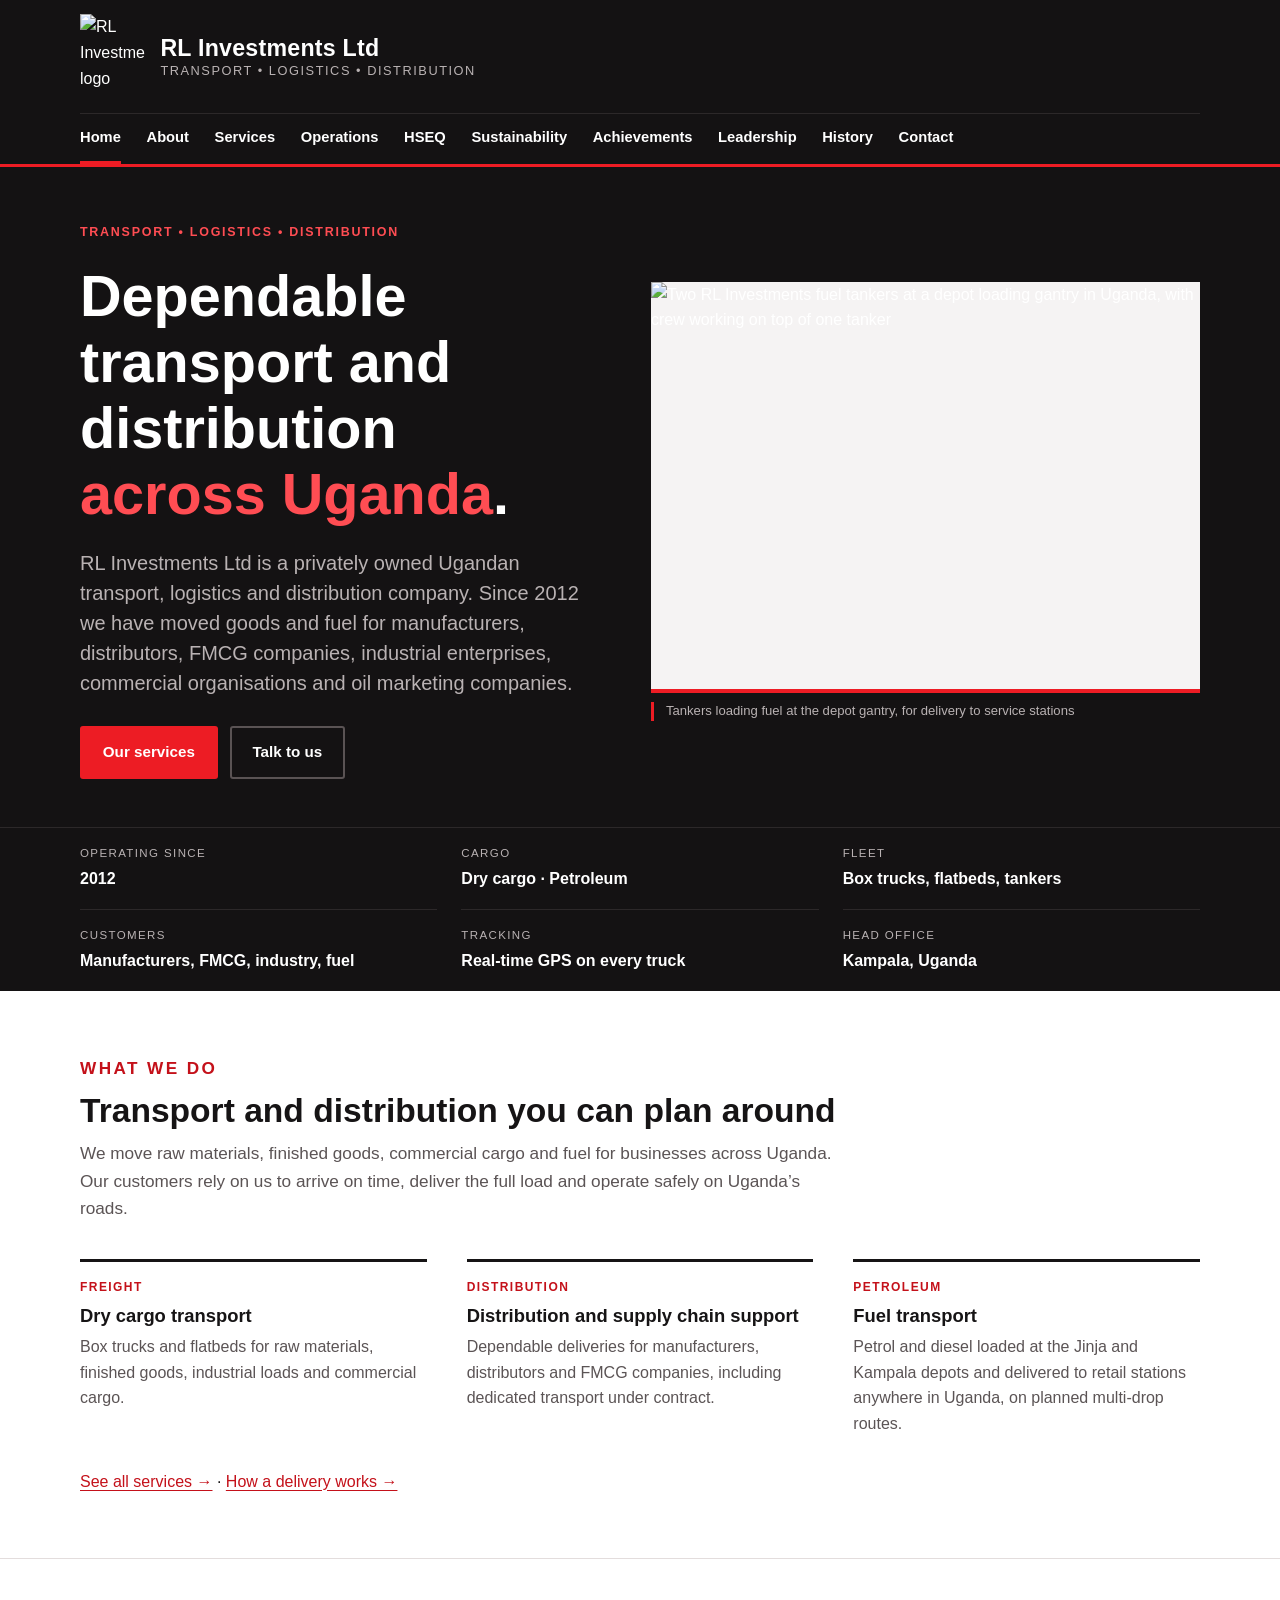
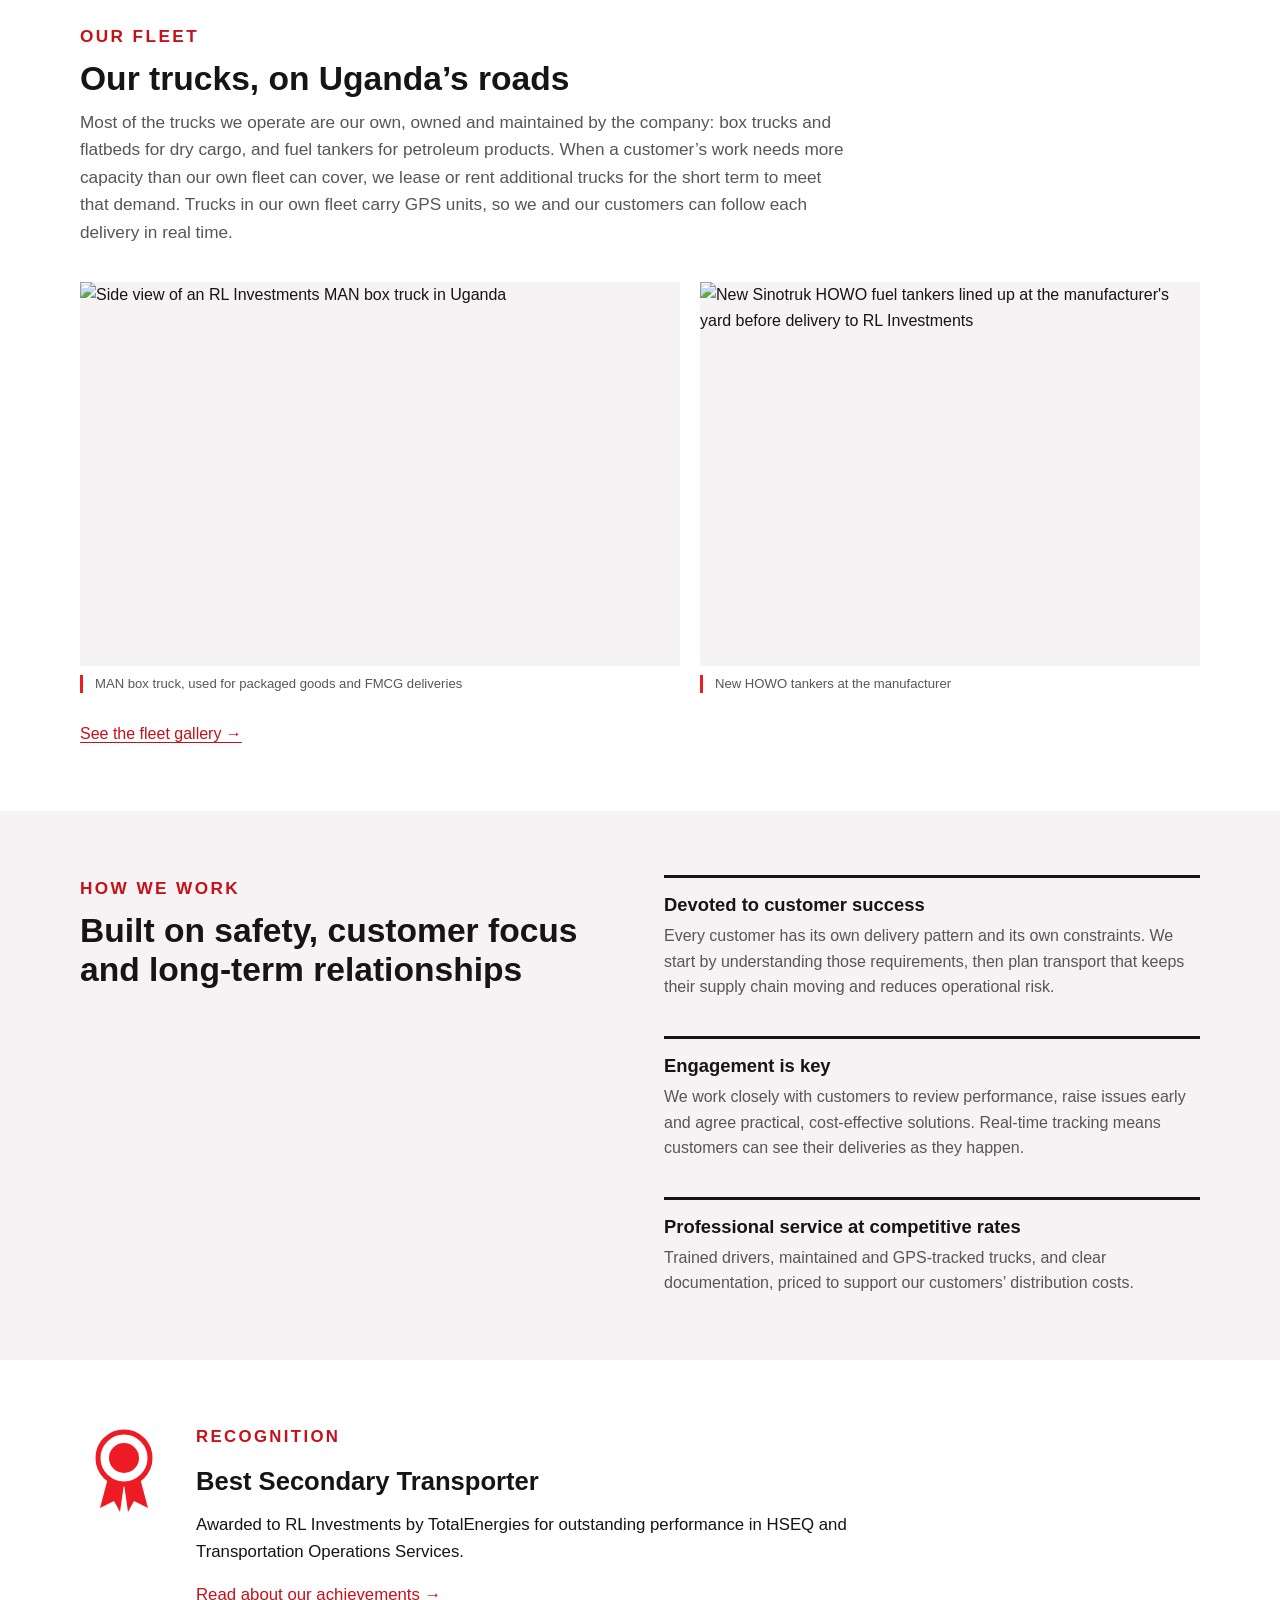
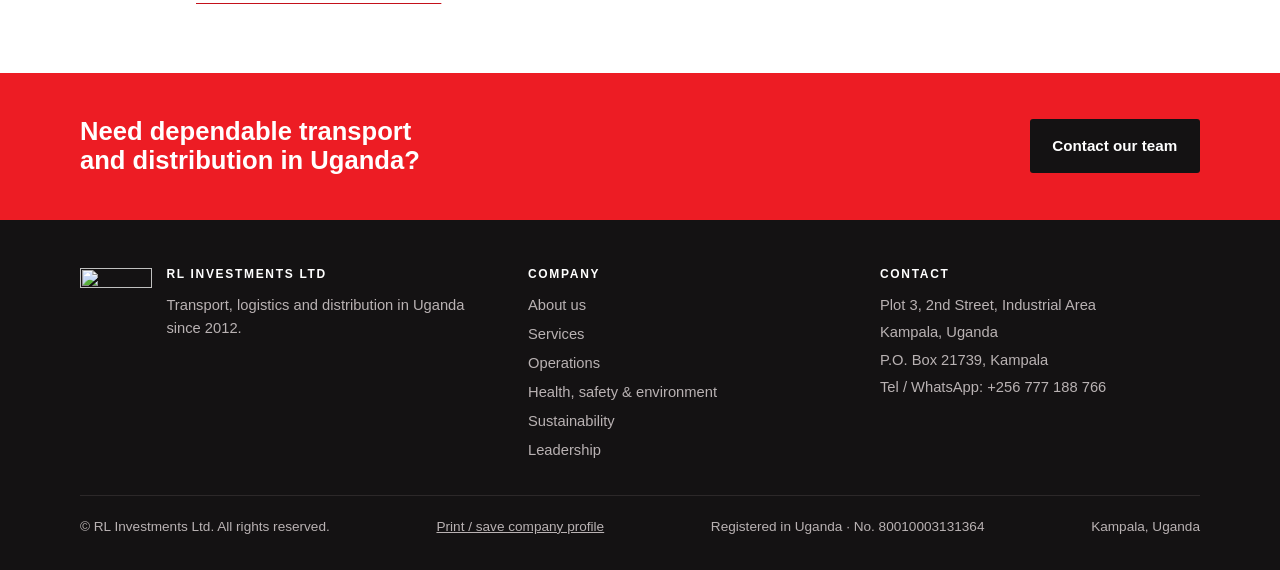
==== index.html @ 03b161c7 "RL Investments website — GitHub Pages migration (live-site files, Formspree contact form)" ====
<!DOCTYPE html>

<html class="no-js" lang="en-UG">
<head>
<meta charset="utf-8"/>
<meta content="width=device-width, initial-scale=1, viewport-fit=cover" name="viewport"/>
<title>RL Investments Ltd | Transport, Logistics and Distribution in Uganda</title>


<meta content="#141213" name="theme-color"/>






<link href="[data-uri]" rel="icon" type="image/png"/>


<meta content="RL Investments Ltd is a privately owned Ugandan transport, logistics and distribution company moving dry cargo and fuel across Uganda since 2012." name="description"/><link href="https://rlinvestments.ug/" rel="canonical"/><link href="assets/favicon.svg" rel="icon" type="image/svg+xml"/><meta content="website" property="og:type"/><meta content="RL Investments Ltd" property="og:site_name"/><meta content="RL Investments Ltd | Transport, Logistics and Distribution in Uganda" property="og:title"/><meta content="RL Investments Ltd is a privately owned Ugandan transport, logistics and distribution company moving dry cargo and fuel across Uganda since 2012." property="og:description"/><meta content="https://rlinvestments.ug/" property="og:url"/><meta content="https://rlinvestments.ug/assets/images/og-image.jpg" property="og:image"/><meta content="en_UG" property="og:locale"/><meta content="summary_large_image" name="twitter:card"/><meta content="RL Investments Ltd | Transport, Logistics and Distribution in Uganda" name="twitter:title"/><meta content="RL Investments Ltd is a privately owned Ugandan transport, logistics and distribution company moving dry cargo and fuel across Uganda since 2012." name="twitter:description"/><meta content="https://rlinvestments.ug/assets/images/og-image.jpg" name="twitter:image"/><link href="assets/styles.css" rel="stylesheet"/><script type="application/ld+json">{
  "@context": "https://schema.org",
  "@type": "LocalBusiness",
  "name": "RL Investments Ltd",
  "legalName": "RL Investments Limited",
  "identifier": {
    "@type": "PropertyValue",
    "name": "Uganda company registration number",
    "value": "80010003131364"
  },
  "description": "Privately owned Ugandan transport, logistics and distribution company moving dry cargo and petroleum products across Uganda since 2012.",
  "foundingDate": "2012",
  "founder": {
    "@type": "Person",
    "name": "Rodger Lutalo",
    "jobTitle": "Founder (Managing Director 2012–2024)"
  },
  "telephone": "+256 777 188 766",
  "address": {
    "@type": "PostalAddress",
    "streetAddress": "Plot 3, 2nd Street, Industrial Area",
    "postOfficeBoxNumber": "P.O. Box 21739",
    "addressLocality": "Kampala",
    "addressCountry": "UG"
  },
  "areaServed": "Uganda",
  "knowsAbout": [
    "Freight transport",
    "FMCG distribution",
    "Petroleum transport",
    "Contract haulage"
  ],
  "logo": "https://rlinvestments.ug/assets/images/photo-01.jpg",
  "image": "https://rlinvestments.ug/assets/images/og-image.jpg",
  "url": "https://rlinvestments.ug/"
}</script></head>
<body>
<a class="skip-link" href="#main">Skip to content</a>
<header class="site-header">
<div class="wrap">
<a aria-label='RL Investments Ltd home' class='brand' href='/'>
<img alt="RL Investments logo" height="204" src="assets/images/photo-01.jpg" width="160"/>
<span class="brand-text">
<span class="brand-name">RL Investments Ltd</span>
<span class="brand-tag">Transport • Logistics • Distribution</span>
</span>
</a>
<button aria-controls="site-nav" aria-expanded="false" class="nav-toggle" type="button">Menu</button>
<nav aria-label="Main" class="site-nav" id="site-nav">
<ul>
<li><a aria-current='page' href='/'>Home</a></li>
<li><a href='/about'>About</a></li>
<li><a href='/services'>Services</a></li>
<li><a href='/operations'>Operations</a></li>
<li><a href='/hseq'>HSEQ</a></li>
<li><a href='/sustainability'>Sustainability</a></li>
<li><a href='/achievements'>Achievements</a></li>
<li><a href='/leadership'>Leadership</a></li>
<li><a href='/history'>History</a></li>
<li><a href='/contact'>Contact</a></li>
</ul>
</nav>
</div>
</header>
<main id="main">

<div class="page-view" data-description="RL Investments Ltd is a privately owned Ugandan transport, logistics and distribution company moving dry cargo and fuel across Uganda since 2012." data-title="RL Investments Ltd | Transport, Logistics and Distribution in Uganda" id="home">
<section class="page-head hero">
<div class="wrap">
<div class="hero-copy">
<p class="eyebrow">Transport • Logistics • Distribution</p>
<h1>Dependable transport and distribution <em>across Uganda</em>.</h1>
<p class="lead">RL Investments Ltd is a privately owned Ugandan transport, logistics and distribution company. Since 2012 we have moved goods and fuel for manufacturers, distributors, FMCG companies, industrial enterprises, commercial organisations and oil marketing companies.</p>
<div class="hero-actions">
<a class='btn btn-primary' href='/services'>Our services</a>
<a class='btn btn-ghost' href='/contact'>Talk to us</a>
</div>
</div>
<figure class="photo hero-photo">
<picture><img alt="Two RL Investments fuel tankers at a depot loading gantry in Uganda, with crew working on top of one tanker" decoding="async" fetchpriority="high" height="888" src="assets/images/photo-02.jpg" width="1242"/></picture>
<figcaption>Tankers loading fuel at the depot gantry, for delivery to service stations</figcaption>
</figure>
</div>
<div class="glance">
<div class="wrap">
<h2 class="visually-hidden">At a glance</h2>
<dl>
<div><dt>Operating since</dt><dd>2012</dd></div>
<div><dt>Cargo</dt><dd>Dry cargo · Petroleum</dd></div>
<div><dt>Fleet</dt><dd>Box trucks, flatbeds, tankers</dd></div>
<div><dt>Customers</dt><dd>Manufacturers, FMCG, industry, fuel</dd></div>
<div><dt>Tracking</dt><dd>Real-time GPS on every truck</dd></div>
<div><dt>Head office</dt><dd>Kampala, Uganda</dd></div>
</dl>
</div>
</div>
</section>
<section class="section">
<div class="wrap">
<div class="section-head">
<p class="eyebrow">What we do</p>
<h2>Transport and distribution you can plan around</h2>
<p>We move raw materials, finished goods, commercial cargo and fuel for businesses across Uganda. Our customers rely on us to arrive on time, deliver the full load and operate safely on Uganda’s roads.</p>
</div>
<div class="items">
<div class="item">
<p class="tag">Freight</p>
<h3>Dry cargo transport</h3>
<p>Box trucks and flatbeds for raw materials, finished goods, industrial loads and commercial cargo.</p>
</div>
<div class="item">
<p class="tag">Distribution</p>
<h3>Distribution and supply chain support</h3>
<p>Dependable deliveries for manufacturers, distributors and FMCG companies, including dedicated transport under contract.</p>
</div>
<div class="item">
<p class="tag">Petroleum</p>
<h3>Fuel transport</h3>
<p>Petrol and diesel loaded at the Jinja and Kampala depots and delivered to retail stations anywhere in Uganda, on planned multi-drop routes.</p>
</div>
</div>
<p style="margin-top:2rem"><a href='/services'>See all services →</a> · <a href='/services#journey'>How a delivery works →</a></p>
</div>
</section>
<section class="section fleet-home">
<div class="wrap">
<div class="section-head">
<p class="eyebrow">Our fleet</p>
<h2>Our trucks, on Uganda’s roads</h2>
<p>Most of the trucks we operate are our own, owned and maintained by the company: box trucks and flatbeds for dry cargo, and fuel tankers for petroleum products. When a customer’s work needs more capacity than our own fleet can cover, we lease or rent additional trucks for the short term to meet that demand. Trucks in our own fleet carry GPS units, so we and our customers can follow each delivery in real time.</p>
</div>
<div class="mosaic">
<figure class="photo m-main">
<picture><img alt="Side view of an RL Investments MAN box truck in Uganda" decoding="async" height="1050" loading="lazy" src="assets/images/photo-03.jpg" width="1400"/></picture>
<figcaption>MAN box truck, used for packaged goods and FMCG deliveries</figcaption>
</figure>
<figure class="photo m-side">
<picture><img alt="New Sinotruk HOWO fuel tankers lined up at the manufacturer's yard before delivery to RL Investments" decoding="async" height="1050" loading="lazy" src="assets/images/photo-04.jpg" width="1400"/></picture>
<figcaption>New HOWO tankers at the manufacturer</figcaption>
</figure>
</div>
<p style="margin-top:1.75rem"><a href='/operations#fleet'>See the fleet gallery →</a></p>
</div>
</section>
<section class="section alt">
<div class="wrap split">
<div class="section-head" style="margin-bottom:0">
<p class="eyebrow">How we work</p>
<h2>Built on safety, customer focus and long-term relationships</h2>
</div>
<div class="items two" style="grid-template-columns:1fr">
<div class="item">
<h3>Devoted to customer success</h3>
<p>Every customer has its own delivery pattern and its own constraints. We start by understanding those requirements, then plan transport that keeps their supply chain moving and reduces operational risk.</p>
</div>
<div class="item">
<h3>Engagement is key</h3>
<p>We work closely with customers to review performance, raise issues early and agree practical, cost-effective solutions. Real-time tracking means customers can see their deliveries as they happen.</p>
</div>
<div class="item">
<h3>Professional service at competitive rates</h3>
<p>Trained drivers, maintained and GPS-tracked trucks, and clear documentation, priced to support our customers’ distribution costs.</p>
</div>
</div>
</div>
</section>
<section class="section">
<div class="wrap">
<div class="award">
<svg aria-hidden="true" class="award-mark" viewbox="0 0 88 88">
<circle cx="44" cy="34" fill="none" r="26" stroke="currentColor" stroke-width="5"></circle>
<circle cx="44" cy="34" fill="currentColor" r="15"></circle>
<path d="M28 54 L20 84 L34 77 L40 88 L44 60 Z" fill="currentColor"></path>
<path d="M60 54 L68 84 L54 77 L48 88 L44 60 Z" fill="currentColor"></path>
</svg>
<div class="prose">
<p class="eyebrow">Recognition</p>
<h2 style="margin-top:0">Best Secondary Transporter</h2>
<p>Awarded to RL Investments by TotalEnergies for outstanding performance in HSEQ and Transportation Operations Services.</p>
<p><a href='/achievements'>Read about our achievements →</a></p>
</div>
</div>
</div>
</section>
<section class="cta">
<div class="wrap">
<h2>Need dependable transport and distribution in Uganda?</h2>
<a class='btn' href='/contact'>Contact our team</a>
</div>
</section>
</div>









</main>
<footer class="site-footer">
<div class="wrap">
<div class="footer-grid">
<div class="footer-brand">
<img alt="" height="204" src="assets/images/photo-01.jpg" width="160"/>
<div>
<h2>RL Investments Ltd</h2>
<p>Transport, logistics and distribution in Uganda since 2012.</p>
</div>
</div>
<div>
<h2>Company</h2>
<ul>
<li><a href='/about'>About us</a></li>
<li><a href='/services'>Services</a></li>
<li><a href='/operations'>Operations</a></li>
<li><a href='/hseq'>Health, safety &amp; environment</a></li>
<li><a href='/sustainability'>Sustainability</a></li>
<li><a href='/leadership'>Leadership</a></li>
</ul>
</div>
<div>
<h2>Contact</h2>
<address>
<span>Plot 3, 2nd Street, Industrial Area</span>
<span>Kampala, Uganda</span>
<span>P.O. Box 21739, Kampala</span>
<span>Tel / WhatsApp: <a href="tel:+256777188766">+256 777 188 766</a></span>
</address>
</div>
</div>
<div class="footer-base">
<span>© RL Investments Ltd. All rights reserved.</span>
<span><button onclick="location.href='profile.html'" style="background:none;border:none;color:inherit;font:inherit;cursor:pointer;text-decoration:underline;padding:0" type="button">Print / save company profile</button></span>
<span>Registered in Uganda · No. 80010003131364</span>
<span>Kampala, Uganda</span>
</div>
</div>
</footer>

<script defer="" src="assets/site.js"></script></body>
</html>
---- assets/styles.css ----
/* RL Investments Ltd — site stylesheet
   Layout: black brand band (header + page heading) over a white working page;
   content in a 72rem column, two-column splits that stack below 760px.
   Brand: black + red (R237 G28 B36), Arial family per the Visual Identity Manual. */

:root {
  --band: #141213;          /* brand black band */
  --on-band: #ffffff;
  --on-band-muted: #b9b2b3;
  --paper: #ffffff;
  --mist: #f5f3f3;          /* neutral with a faint red bias */
  --ink: #161415;
  --muted: #5b5455;
  --line: #e3dddd;
  --red: #ed1c24;           /* brand red: fills, rules, marks */
  --red-text: #c4111a;      /* brand red darkened for text on white (AA) */
  --focus: #ed1c24;

  --font: Arial, "Helvetica Neue", Helvetica, "Liberation Sans", sans-serif;
  --step--1: 0.875rem;
  --step-0: 1rem;
  --step-1: 1.25rem;
  --step-2: 1.6rem;
  --step-3: 2.1rem;
  --step-4: clamp(2.2rem, 1.4rem + 3.2vw, 3.6rem);

  --col: 72rem;
  --gutter-l: max(16px, env(safe-area-inset-left, 0px));
  --gutter-r: max(16px, env(safe-area-inset-right, 0px));
  color-scheme: light;
}

@media (prefers-color-scheme: dark) {
  :root:not([data-theme="light"]) {
    --band: #0c0b0b;
    --on-band: #ffffff;
    --on-band-muted: #b9b2b3;
    --paper: #151314;
    --mist: #1d1a1b;
    --ink: #f1eded;
    --muted: #aaa1a2;
    --line: #322d2e;
    --red: #ed1c24;
    --red-text: #ff6268;
    --focus: #ff6268;
    color-scheme: dark;
  }
}
:root[data-theme="dark"] {
  --band: #0c0b0b;
  --on-band: #ffffff;
  --on-band-muted: #b9b2b3;
  --paper: #151314;
  --mist: #1d1a1b;
  --ink: #f1eded;
  --muted: #aaa1a2;
  --line: #322d2e;
  --red: #ed1c24;
  --red-text: #ff6268;
  --focus: #ff6268;
  color-scheme: dark;
}

*, *::before, *::after { box-sizing: border-box; }
html { -webkit-text-size-adjust: 100%; scroll-behavior: smooth; }
@media (prefers-reduced-motion: reduce) { html { scroll-behavior: auto; } * { transition: none !important; } }

body {
  margin: 0;
  background: var(--paper);
  color: var(--ink);
  font-family: var(--font);
  font-size: var(--step-0);
  line-height: 1.6;
}
body::before {
  content: ""; position: fixed; inset: 0 0 auto;
  height: env(safe-area-inset-top, 0px); z-index: 60; background: var(--band);
}
img, svg { max-width: 100%; height: auto; }
a { color: var(--red-text); text-underline-offset: 0.18em; }
a:hover { text-decoration-thickness: 2px; }
:focus-visible { outline: 3px solid var(--focus); outline-offset: 3px; }
h1, h2, h3 { line-height: 1.15; text-wrap: balance; margin: 0; font-weight: 700; }
p { margin: 0; }
ul { margin: 0; }

.skip-link {
  position: absolute; left: 1rem; top: -4rem; z-index: 100;
  background: var(--red); color: #fff; padding: 0.6rem 1rem; font-weight: 700;
}
.skip-link:focus { top: 1rem; }

.wrap {
  max-width: var(--col);
  margin-inline: auto;
  padding-left: var(--gutter-l);
  padding-right: var(--gutter-r);
}

/* ---------- Header ---------- */
.site-header {
  position: sticky; top: env(safe-area-inset-top, 0px); z-index: 50;
  background: var(--band); color: var(--on-band);
  border-bottom: 3px solid var(--red);
}
.site-header .wrap {
  display: flex; align-items: center; justify-content: space-between; gap: 1rem;
  padding-block: 0.6rem;
}
.brand { display: flex; align-items: center; gap: 0.9rem; color: var(--on-band); text-decoration: none; }
.brand img { width: 66px; height: auto; display: block; }
.brand-text { display: flex; flex-direction: column; line-height: 1.2; }
.brand-name { font-weight: 700; font-size: 1.45rem; letter-spacing: 0.01em; }
.brand-tag { white-space: nowrap; font-size: 0.8rem; text-transform: uppercase; letter-spacing: 0.12em; color: var(--on-band-muted); }

.nav-toggle {
  display: none; background: transparent; color: var(--on-band);
  border: 1px solid #4a4445; border-radius: 4px; padding: 0.5rem 0.75rem;
  font: inherit; font-size: var(--step--1); font-weight: 700; cursor: pointer;
}
.site-nav ul { list-style: none; padding: 0; display: flex; flex-wrap: wrap; gap: 0.15rem 0.95rem; justify-content: flex-end; }
.site-nav a {
  color: var(--on-band); text-decoration: none; font-size: 0.86rem; font-weight: 700;
  display: inline-block; padding: 0.35rem 0; border-bottom: 2px solid transparent;
}
.site-nav a:hover { border-bottom-color: var(--on-band-muted); }
.site-nav a[aria-current="page"] { border-bottom-color: var(--red); }

@media (max-width: 1240px) {
  .nav-toggle { display: inline-block; }
  .site-nav { display: none; position: absolute; left: 0; right: 0; top: 100%; background: var(--band); border-bottom: 3px solid var(--red); }
  .site-nav.is-open { display: block; }
  .site-nav ul { flex-direction: column; gap: 0; padding: 0.5rem var(--gutter-r) 1rem var(--gutter-l); }
  .site-nav a { display: block; padding: 0.7rem 0; border-bottom: 1px solid #2a2627; }
  .site-nav a[aria-current="page"] { color: #fff; border-bottom-color: #2a2627; box-shadow: inset 4px 0 0 var(--red); padding-left: 0.8rem; }
  .no-js .site-nav { display: block; position: static; border: 0; }
}

/* ---------- Page heading band ---------- */
.page-head { background: var(--band); color: var(--on-band); }
.page-head .wrap { padding-block: 3rem 3.25rem; display: grid; gap: 1rem; }
.eyebrow {
  font-size: 0.78rem; font-weight: 700; text-transform: uppercase; letter-spacing: 0.14em;
  color: var(--red-text);
}
.section-head .eyebrow { color: var(--red-text); }
.page-head .eyebrow { color: #ff4d53; }
.page-head h1 { font-size: var(--step-4); max-width: 20ch; }
.page-head .lead { color: var(--on-band-muted); font-size: var(--step-1); max-width: 46rem; line-height: 1.5; }

/* Home hero */
.hero > .wrap {
  padding-block: 3.5rem 3rem;
  display: grid; grid-template-columns: minmax(0, 1fr) minmax(0, 1.05fr); gap: 3rem; align-items: center;
}
.hero h1 { font-size: var(--step-4); max-width: 16ch; }
.hero h1 em { font-style: normal; color: #ff4d53; }
.hero-copy { display: grid; gap: 1.25rem; min-width: 0; }
.hero-actions { display: flex; flex-wrap: wrap; gap: 0.75rem; margin-top: 0.5rem; }

.btn {
  display: inline-block; padding: 0.8rem 1.3rem; border-radius: 3px;
  font-weight: 700; text-decoration: none; font-size: 0.95rem; border: 2px solid transparent;
}
.btn-primary { background: var(--red); color: #fff; }
.btn-primary:hover { background: #c4111a; }
.btn-ghost { color: var(--on-band); border-color: #5a5354; }
.btn-ghost:hover { border-color: var(--on-band); }
.btn-dark { background: var(--ink); color: var(--paper); }

.code { font-family: "Courier New", Courier, monospace; font-weight: 700; color: #ff4d53; letter-spacing: 0.04em; }

@media (max-width: 860px) {
  .hero > .wrap { grid-template-columns: 1fr; gap: 2rem; padding-block: 2.5rem 2.5rem; }
}

/* ---------- Sections ---------- */
.section { padding-block: 4rem; }
.section + .section { border-top: 1px solid var(--line); }
.section.alt { background: var(--mist); border-top: 0; }
.section.alt + .section { border-top: 0; }
.section-head { display: grid; gap: 0.6rem; margin-bottom: 2.25rem; max-width: 48rem; }
.section-head h2 { font-size: var(--step-3); }
.section-head p { color: var(--muted); font-size: 1.075rem; }

.prose { display: grid; gap: 1rem; max-width: 42rem; }
.prose p { font-size: 1.05rem; }
.prose h2 { font-size: var(--step-2); margin-top: 1rem; }
.prose h3 { font-size: var(--step-1); margin-top: 0.5rem; }

.split { display: grid; grid-template-columns: minmax(0, 1fr) minmax(0, 1fr); gap: 3rem; align-items: start; }
.split > * { min-width: 0; }
@media (max-width: 760px) { .split { grid-template-columns: 1fr; gap: 2rem; } }

/* Item grids: content-sized blocks separated by rules rather than boxed cards */
.items { display: grid; grid-template-columns: repeat(auto-fit, minmax(min(100%, 19rem), 1fr)); gap: 2.25rem 2.5rem; }
.items.two { grid-template-columns: repeat(auto-fit, minmax(min(100%, 24rem), 1fr)); }
.item { display: grid; gap: 0.5rem; align-content: start; padding-top: 1rem; border-top: 3px solid var(--ink); min-width: 0; }
.item h3 { font-size: 1.15rem; }
.item p { color: var(--muted); }
.item .tag { font-size: 0.75rem; font-weight: 700; text-transform: uppercase; letter-spacing: 0.12em; color: var(--red-text); }

.checklist { list-style: none; padding: 0; display: grid; gap: 0.55rem; }
.checklist li { position: relative; padding-left: 1.4rem; }
.checklist li::before { content: ""; position: absolute; left: 0; top: 0.6em; width: 0.6rem; height: 3px; background: var(--red); }
.cols-2 { columns: 2 16rem; column-gap: 2.5rem; }
.cols-2 li { break-inside: avoid; margin-bottom: 0.55rem; }

/* Panel: used once per page for the item that needs setting apart */
.panel { background: var(--mist); border-left: 4px solid var(--red); padding: 1.5rem 1.6rem; display: grid; gap: 0.75rem; }
.section.alt .panel { background: var(--paper); }
.panel h2, .panel h3 { font-size: 1.15rem; }

/* Values list */
.values { display: grid; grid-template-columns: repeat(auto-fit, minmax(min(100%, 15rem), 1fr)); gap: 0; border-top: 1px solid var(--line); }
.values > div { padding: 1.25rem 1.25rem 1.4rem 0; border-bottom: 1px solid var(--line); display: grid; gap: 0.4rem; align-content: start; }
.values h3 { font-size: 1.05rem; }
.values p { color: var(--muted); font-size: 0.95rem; }

/* PEAR */
.pear { display: grid; grid-template-columns: repeat(4, minmax(0, 1fr)); gap: 0; border: 1px solid var(--line); }
.pear > div { padding: 1.25rem; border-right: 1px solid var(--line); display: grid; gap: 0.25rem; }
.pear > div:last-child { border-right: 0; }
.pear b { font-size: 2.4rem; line-height: 1; color: var(--red-text); }
.pear span { font-weight: 700; }
@media (max-width: 640px) {
  .pear { grid-template-columns: repeat(2, minmax(0, 1fr)); }
  .pear > div:nth-child(2) { border-right: 0; }
  .pear > div:nth-child(-n+2) { border-bottom: 1px solid var(--line); }
}

/* Measures table */
.table-wrap { overflow-x: auto; }
table.measures { width: 100%; border-collapse: collapse; font-size: 0.95rem; }
.measures th, .measures td { text-align: left; padding: 0.7rem 0.9rem 0.7rem 0; border-bottom: 1px solid var(--line); vertical-align: top; }
.measures th { font-size: 0.75rem; text-transform: uppercase; letter-spacing: 0.1em; color: var(--muted); border-bottom: 2px solid var(--ink); }
.measures td:first-child { font-weight: 700; white-space: nowrap; }

/* Timeline */
.timeline { list-style: none; padding: 0; display: grid; gap: 0; border-left: 3px solid var(--ink); margin-left: 0.4rem; }
.timeline li { position: relative; padding: 0 0 2.25rem 1.75rem; display: grid; gap: 0.4rem; }
.timeline li:last-child { padding-bottom: 0; }
.timeline li::before { content: ""; position: absolute; left: -0.6rem; top: 0.3rem; width: 0.9rem; height: 0.9rem; background: var(--red); border: 3px solid var(--paper); box-sizing: content-box; }
.timeline .when { font-size: 0.8rem; font-weight: 700; text-transform: uppercase; letter-spacing: 0.12em; color: var(--red-text); }
.timeline h3 { font-size: 1.25rem; }
.timeline p { color: var(--muted); max-width: 40rem; }

/* Award */
.award { display: grid; grid-template-columns: auto minmax(0, 1fr); gap: 1.75rem; align-items: start; }
.award-mark { width: 5.5rem; height: 5.5rem; color: var(--red); }
.award h2, .award h3 { font-size: var(--step-2); }
.award .by { font-weight: 700; color: var(--muted); text-transform: uppercase; letter-spacing: 0.1em; font-size: 0.8rem; }
@media (max-width: 520px) { .award { grid-template-columns: 1fr; } }

/* Person */
.person { display: grid; grid-template-columns: auto minmax(0, 1fr); gap: 1.75rem; align-items: start; }
.monogram {
  width: 6.5rem; height: 6.5rem; display: grid; place-items: center;
  background: var(--band); color: #fff; font-weight: 700; font-size: 2rem; letter-spacing: 0.04em;
  border-bottom: 4px solid var(--red);
}
.person h2, .person h3 { font-size: var(--step-2); }
.person .role { color: var(--red-text); font-weight: 700; text-transform: uppercase; letter-spacing: 0.1em; font-size: 0.8rem; }
@media (max-width: 520px) { .person { grid-template-columns: 1fr; } }

/* Contact */
.contact-list { display: grid; gap: 1.5rem; margin: 0; }
.contact-list div { display: grid; gap: 0.2rem; }
.contact-list dt { font-size: 0.75rem; font-weight: 700; text-transform: uppercase; letter-spacing: 0.12em; color: var(--muted); }
.contact-list dd { margin: 0; font-size: 1.2rem; font-weight: 700; }
.contact-list dd a { color: var(--ink); }

/* CTA band */
.cta { background: var(--red); color: #fff; }
.cta .wrap { padding-block: 2.75rem; display: flex; flex-wrap: wrap; align-items: center; justify-content: space-between; gap: 1.25rem; }
.cta h2 { font-size: var(--step-2); max-width: 30ch; }
.cta .btn { background: #141213; color: #fff; }
.cta .btn:hover { background: #000; }

/* ---------- Footer ---------- */
.site-footer { background: var(--band); color: var(--on-band-muted); font-size: 0.92rem; }
.site-footer .wrap { padding-block: 3rem 2rem; display: grid; gap: 2rem; }
.footer-grid { display: grid; grid-template-columns: minmax(0, 1.3fr) minmax(0, 1fr) minmax(0, 1fr); gap: 2rem; }
@media (max-width: 760px) { .footer-grid { grid-template-columns: 1fr; } }
.site-footer h2 { font-size: 0.75rem; text-transform: uppercase; letter-spacing: 0.14em; color: var(--on-band); margin-bottom: 0.75rem; }
.site-footer ul { list-style: none; padding: 0; display: grid; gap: 0.35rem; }
.site-footer a { color: var(--on-band-muted); text-decoration: none; }
.site-footer a:hover { color: var(--on-band); text-decoration: underline; }
.site-footer address { font-style: normal; display: grid; gap: 0.25rem; }
.footer-brand { display: flex; gap: 0.9rem; align-items: flex-start; }
.footer-brand img { width: 72px; }
.footer-base { border-top: 1px solid #2c2829; padding-top: 1.25rem; display: flex; flex-wrap: wrap; justify-content: space-between; gap: 0.5rem; font-size: 0.85rem; }

/* Eyebrow used as a section heading (mission / vision) */
.prose h2.eyebrow { font-size: 0.78rem; margin-top: 0; line-height: 1.4; }
.award .prose h2, .person .prose h2 { margin-top: 0; }

@media (max-width: 640px) {
  .brand img { width: 52px; }
  .brand-name { font-size: 1.2rem; }
  .brand-tag { font-size: 0.68rem; letter-spacing: 0.08em; }
}
@media (max-width: 420px) { .brand-tag { display: none; } }


/* ---------- Photography ---------- */
.visually-hidden { position: absolute !important; width: 1px; height: 1px; overflow: hidden; clip: rect(0 0 0 0); white-space: nowrap; }
.photo { margin: 0; display: grid; gap: 0.55rem; min-width: 0; align-content: start; }
.photo picture { display: block; overflow: hidden; background: var(--mist); }
.photo img { display: block; width: 100%; height: 100%; object-fit: cover; }
.photo figcaption { font-size: 0.82rem; color: var(--muted); padding-left: 0.75rem; border-left: 3px solid var(--red); line-height: 1.4; }
.photo-stack { display: grid; gap: 1.5rem; min-width: 0; align-content: start; }
/* Award section (Achievements): grey card, text on top, even photo row */
.award-card { background: var(--mist); padding: 2.5rem; display: grid; gap: 2rem; }
.award-card .prose p { max-width: 640px; }
.award-photos { display: grid; grid-template-columns: 3fr 2fr; gap: 24px; }
.award-photos .photo picture { height: 420px; border-radius: 8px; box-shadow: 0 2px 12px rgba(0,0,0,0.08); }
.award-photos .photo.ceremony img { object-position: center 40%; }
.award-photos .photo.plaque picture { background: var(--mist); }
.award-photos .photo.plaque img { object-fit: contain; object-position: center; }
.award-photos .photo img { cursor: zoom-in; }
@media (min-width: 640px) and (max-width: 1023px) {
  .award-photos .photo picture { height: 340px; }
}
@media (max-width: 639px) {
  .award-card { padding: 1.25rem; }
  .award-photos { grid-template-columns: 1fr; gap: 1.25rem; }
  .award-photos .photo.ceremony picture { height: auto; aspect-ratio: 4 / 3; }
  .award-photos .photo.plaque { width: min(100%, 338px); justify-self: center; }
  .award-photos .photo.plaque picture { height: auto; }
  .award-photos .photo.plaque img { height: auto; }
}

/* Lightbox for the award photos */
.lightbox { position: fixed; inset: 0; z-index: 80; background: rgba(12,10,11,0.88); display: grid; place-items: center; padding: 1.5rem; }
.lightbox[hidden] { display: none; }
.lightbox img { max-width: min(92vw, 880px); max-height: 88vh; object-fit: contain; border-radius: 8px; background: var(--paper); }
.lightbox-close { position: absolute; top: 0.75rem; right: 1rem; background: none; border: 0; color: #fff; font-size: 2.25rem; line-height: 1; cursor: pointer; padding: 0.5rem; }

.photo-stack .photo.plaque { width: 58%; justify-self: center; }

/* Hero photo sits on the black band */
.hero-photo picture { aspect-ratio: 4 / 3; border-bottom: 4px solid var(--red); }
.hero-photo figcaption { color: var(--on-band-muted); }

/* At-a-glance strip under the hero */
.glance { border-top: 1px solid #2c2829; }
.glance dl { margin: 0; display: grid; grid-template-columns: repeat(3, minmax(0, 1fr)); column-gap: 1.5rem; }
@media (max-width: 760px) { .glance dl { grid-template-columns: repeat(2, minmax(0, 1fr)); } }
@media (max-width: 420px) { .glance dl { grid-template-columns: 1fr; } }
.glance .wrap { padding-block: 0; }
.glance dl > div { padding: 1rem 0 1.1rem; border-bottom: 1px solid #2c2829; display: grid; gap: 0.2rem; }
.glance dt { font-size: 0.72rem; text-transform: uppercase; letter-spacing: 0.12em; color: var(--on-band-muted); }
.glance dd { margin: 0; font-weight: 700; color: var(--on-band); }

/* Homepage fleet pair: two landscape photos cropped to one shared height */
.mosaic { display: grid; grid-template-columns: minmax(0, 1.2fr) minmax(0, 1fr); gap: 1.25rem; }
.mosaic .photo picture { height: clamp(15rem, 30vw, 24rem); }
@media (max-width: 640px) {
  .mosaic { grid-template-columns: 1fr; }
  .mosaic .photo picture { height: auto; aspect-ratio: 4 / 3; }
}

/* Split-column photos on About / Services */
.split > .photo picture { aspect-ratio: 4 / 3; }

/* Fleet gallery: wide lead photo over a row of three */
.gallery { display: grid; grid-template-columns: repeat(3, minmax(0, 1fr)); gap: 1.5rem 1.25rem; }
.gallery .photo picture { aspect-ratio: 4 / 3; }
.gallery .g-wide { grid-column: 1 / -1; }
.gallery .g-wide picture { aspect-ratio: 16 / 8; }
.gallery .g-wide img { object-position: 50% 62%; }
@media (max-width: 760px) {
  .gallery { grid-template-columns: 1fr; }
  .gallery .g-wide picture { aspect-ratio: 4 / 3; }
}

/* Photo inside the history timeline */
.timeline-photo { max-width: 34rem; margin-top: 0.6rem; }
.timeline-photo picture { aspect-ratio: 4 / 3; }

/* Product codes inside running text on light sections */
.code-ink { font-family: "Courier New", Courier, monospace; font-weight: 700; color: var(--red-text); letter-spacing: 0.04em; }

/* Desktop header: brand row on top, full-width navigation row beneath */
@media (min-width: 1241px) {
  .site-header { position: relative; top: auto; }
  .site-header .wrap { flex-wrap: wrap; row-gap: 0; padding-block: 0.9rem 0; }
  .site-nav { flex-basis: 100%; border-top: 1px solid #2c2829; margin-top: 0.9rem; }
  .site-nav ul { justify-content: flex-start; gap: 0 1.6rem; }
  .site-nav a { font-size: 0.92rem; padding: 0.75rem 0 0.7rem; border-bottom-width: 3px; }
}
.glance dl > div:nth-last-child(-n+3) { border-bottom: 0; }
@media (max-width: 760px) { .glance dl > div:nth-last-child(3) { border-bottom: 1px solid #2c2829; } }
@media (max-width: 420px) { .glance dl > div:nth-last-child(2) { border-bottom: 1px solid #2c2829; } }

/* Founder portrait on the Leadership page */
.portrait { margin: 0; width: 11rem; max-width: 100%; }
.portrait picture { display: block; aspect-ratio: 1 / 1; overflow: hidden; border-bottom: 4px solid var(--red); background: var(--mist); }
.portrait img { display: block; width: 100%; height: 100%; object-fit: cover; }
@media (max-width: 520px) { .portrait { width: 9rem; } }

/* Enquiry form and map (Contact page) */
.enquiry-form { display: grid; gap: 1rem; }
.enquiry-form .field { display: grid; gap: 0.35rem; }
.enquiry-form label { font-weight: 700; font-size: 0.92rem; }
.enquiry-form input, .enquiry-form select, .enquiry-form textarea {
  font: inherit; padding: 0.65rem 0.75rem; border: 1px solid var(--line);
  border-radius: 3px; background: var(--paper); color: var(--ink); width: 100%;
}
.enquiry-form textarea { min-height: 7rem; resize: vertical; }
.form-row { display: grid; grid-template-columns: 1fr 1fr; gap: 1rem; }
@media (max-width: 640px) { .form-row { grid-template-columns: 1fr; } }
.form-status { font-weight: 700; }
.map-embed { border: 1px solid var(--line); border-bottom: 4px solid var(--red); }
.map-embed iframe { display: block; width: 100%; height: 380px; border: 0; }

/* Delivery journey steps */
.steps { list-style: none; padding: 0; display: grid; grid-template-columns: repeat(auto-fit, minmax(min(100%, 19rem), 1fr)); gap: 2.25rem 2.5rem; }
.steps li { display: grid; gap: 0.5rem; align-content: start; padding-top: 1rem; border-top: 3px solid var(--ink); }
.steps h3 { font-size: 1.15rem; }
.steps p { color: var(--muted); }
.step-num { font-size: 2rem; font-weight: 700; line-height: 1; color: var(--red-text); }

/* Print: the whole site prints as one company profile */
.print-only { display: none; }
@media print {
  @page { margin: 16mm; }
  body { background: #fff; color: #000; font-size: 11pt; }
  .print-only { display: block; }
  .site-header, .site-footer, .skip-link, .cta, .photo, .portrait, .mosaic, .gallery,
  .map-embed, #enquiry, .btn, button, iframe, .award-mark, .hero-actions { display: none !important; }
  .page-view[hidden] { display: block !important; }
  .page-view { page-break-before: always; }
  .page-view:first-of-type { page-break-before: auto; }
  .page-head, .section.alt { background: #fff; color: #000; }
  .page-head .wrap, .hero > .wrap { padding-block: 0.5rem 1rem; display: block; }
  .page-head .lead, .section-head p, .item p, .steps p, .timeline p { color: #000; }
  .section { padding-block: 1.25rem; }
  a { color: #000; text-decoration: none; }
  .print-cover { border-bottom: 3px solid #000; padding-bottom: 1rem; margin-bottom: 1.5rem; }
  .print-cover h1 { font-size: 22pt; }
}

/* single-file version: one page section visible at a time */
.page-view[hidden] { display: none !important; }
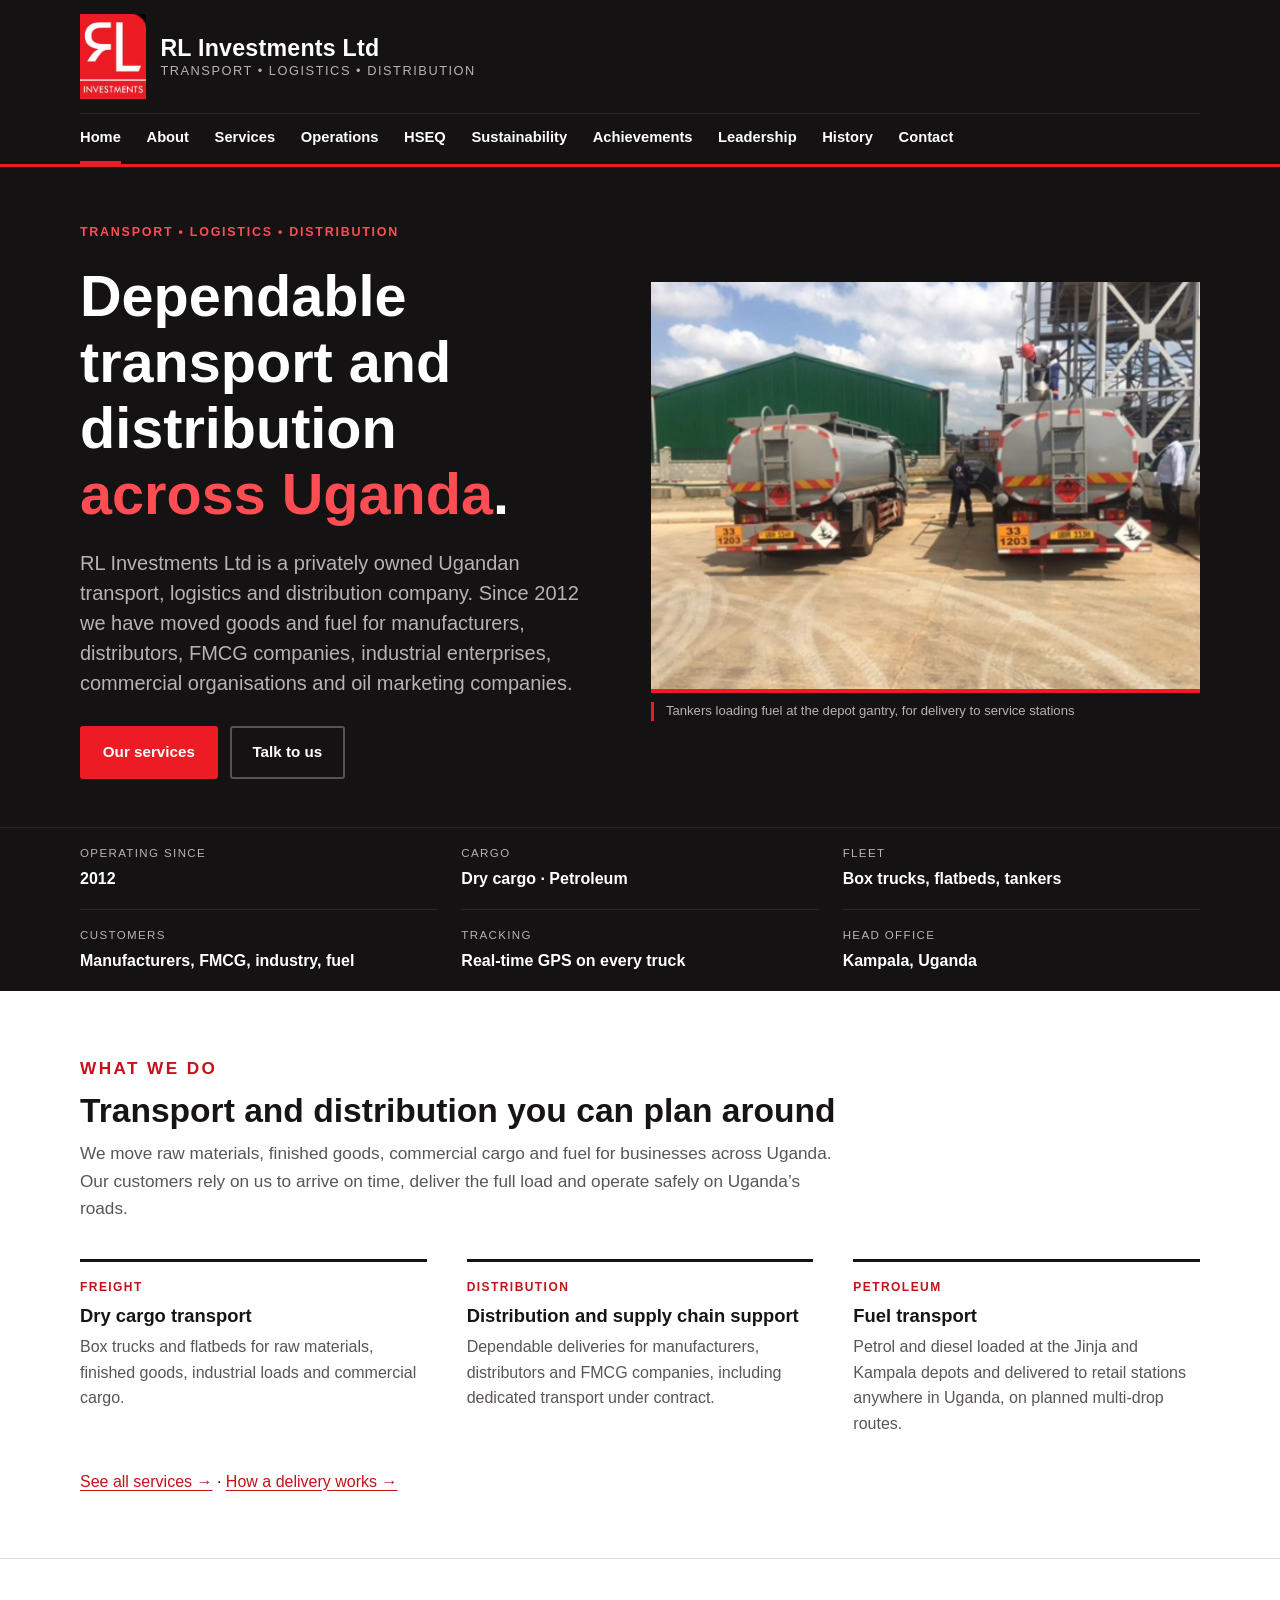
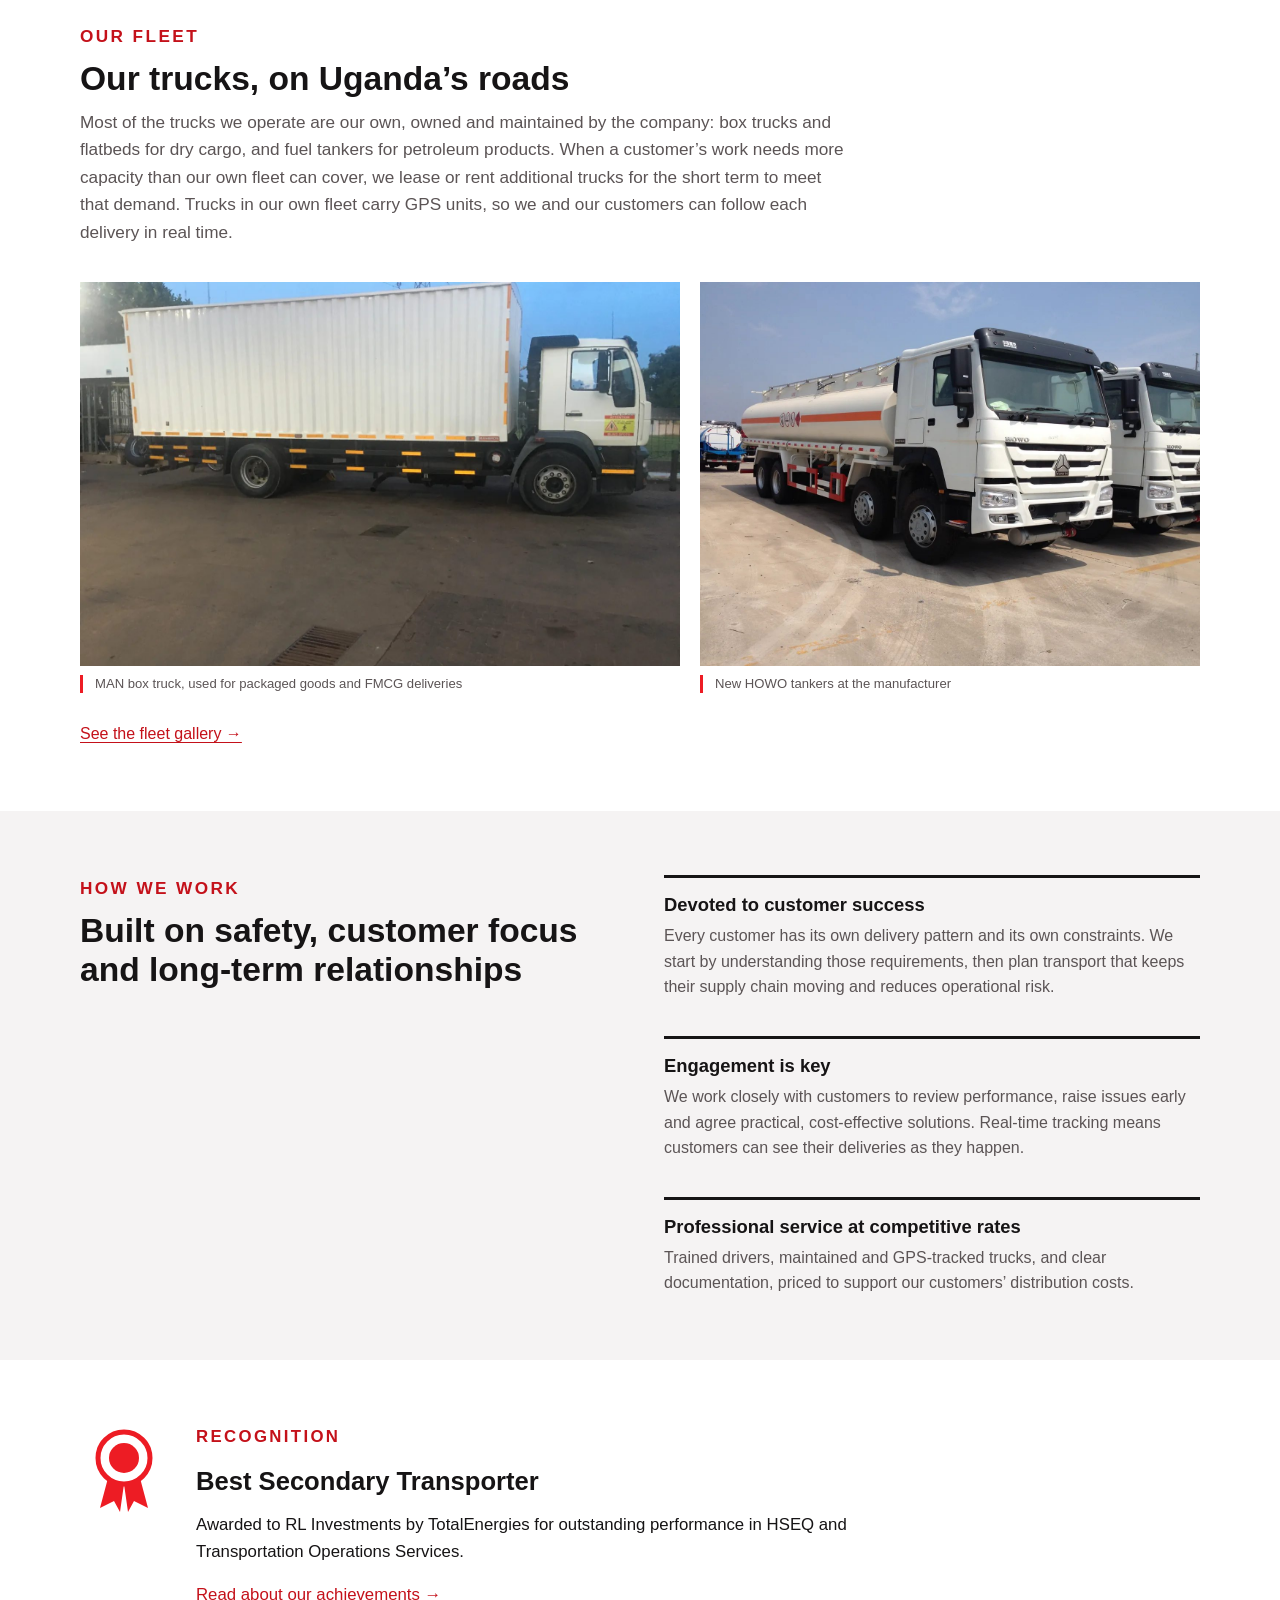
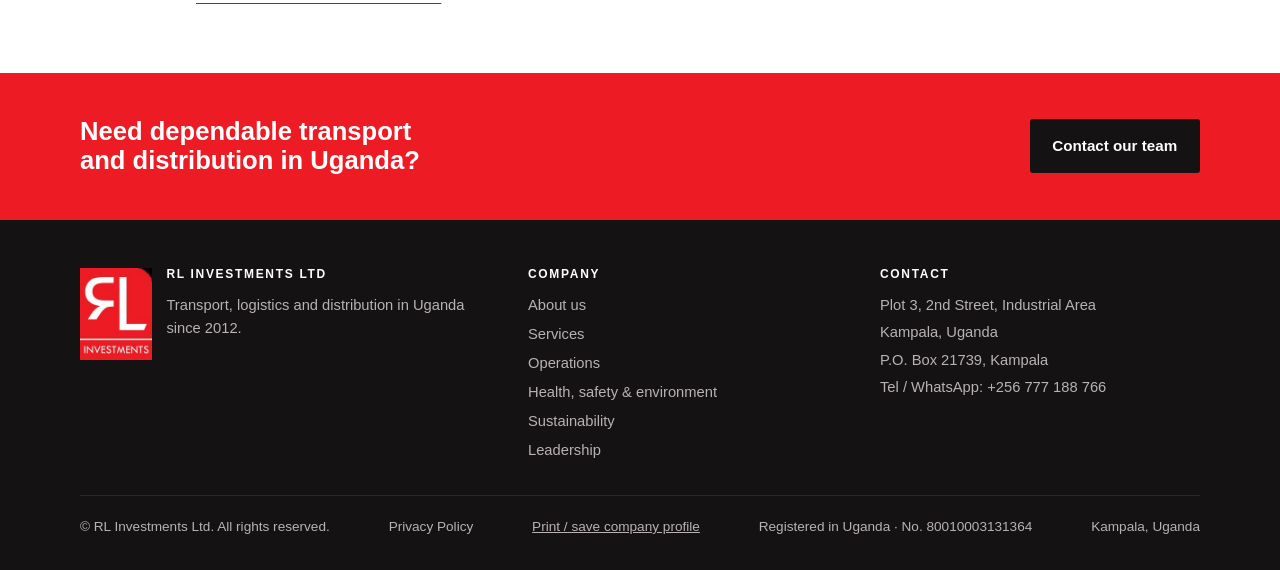
==== commit 72dd04e8: "Add Privacy Policy page, linked from the footer of every page" ====
--- a/index.html
+++ b/index.html
@@ -251,6 +251,7 @@
 </div>
 <div class="footer-base">
 <span>© RL Investments Ltd. All rights reserved.</span>
+<span><a href="privacy.html">Privacy Policy</a></span>
 <span><button onclick="location.href='profile.html'" style="background:none;border:none;color:inherit;font:inherit;cursor:pointer;text-decoration:underline;padding:0" type="button">Print / save company profile</button></span>
 <span>Registered in Uganda · No. 80010003131364</span>
 <span>Kampala, Uganda</span>
